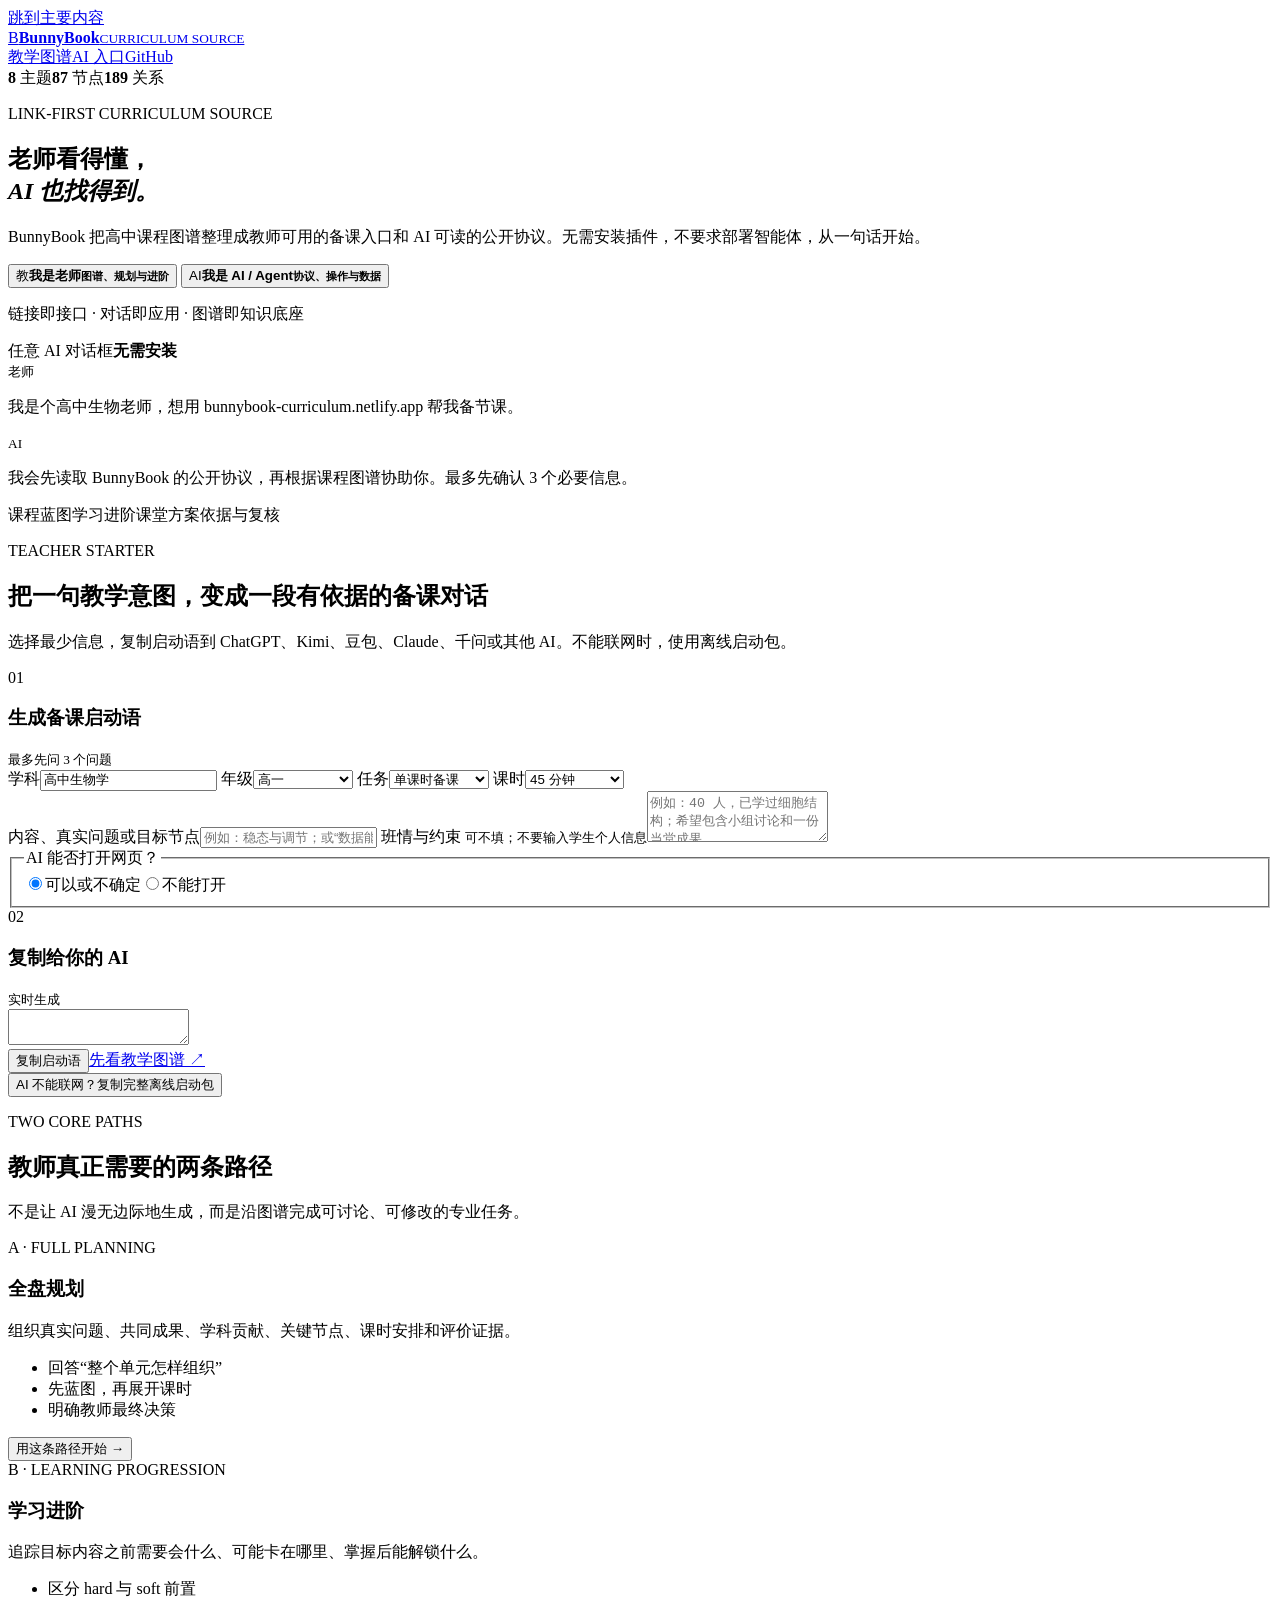
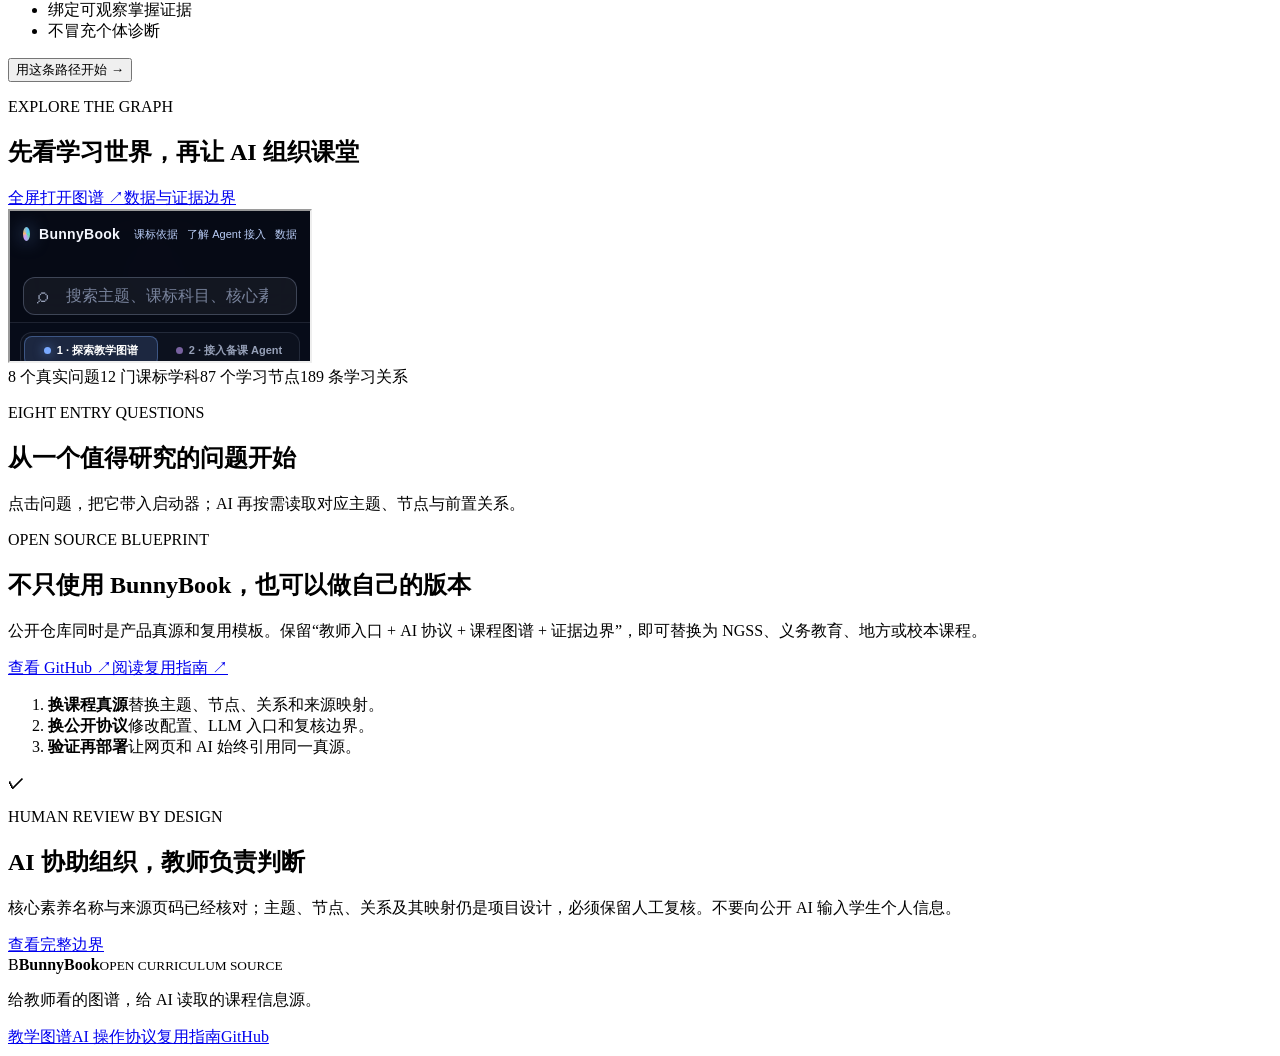
==== index.html @ fca6a079 "Add teacher and AI universal entry homepage" ====
<!doctype html>
<!-- SPDX-License-Identifier: Apache-2.0 -->
<html lang="zh-CN">
<head>
  <meta charset="utf-8">
  <meta name="viewport" content="width=device-width,initial-scale=1">
  <meta name="theme-color" content="#08111f">
  <meta name="description" content="BunnyBook 是同时面向教师和 AI 的开放课程知识服务：把链接发给任意 AI，从课程图谱开始备课。">
  <meta property="og:type" content="website">
  <meta property="og:title" content="BunnyBook · 老师看得懂，AI 也找得到">
  <meta property="og:description" content="无需安装。链接即接口，对话即应用，图谱即知识底座。">
  <link rel="alternate" type="text/plain" href="/llms.txt" title="BunnyBook LLM index">
  <link rel="alternate" type="text/markdown" href="/agent/START-HERE.md" title="BunnyBook Agent protocol">
  <link rel="alternate" type="application/json" href="/api/v1/source-manifest.json" title="BunnyBook source manifest">
  <link rel="alternate" type="application/json" href="/api/v1/learning-map.json" title="BunnyBook learning map">
  <title>BunnyBook · 老师看得懂，AI 也找得到</title>
  <link rel="stylesheet" href="/styles.css">
</head>
<body data-persona="teacher">
<a class="skip-link" href="#main-content">跳到主要内容</a>
<header class="site-header">
  <a class="brand" href="/" aria-label="BunnyBook 首页"><span class="brand-mark" aria-hidden="true">B</span><span><strong>BunnyBook</strong><small>CURRICULUM SOURCE</small></span></a>
  <nav aria-label="主要导航"><a href="/map?role=teacher">教学图谱</a><a href="/llms.txt">AI 入口</a><a href="https://github.com/gitljz0329/bunnybook-curriculum" target="_blank" rel="noreferrer">GitHub</a></nav>
  <div class="header-stats"><span><b data-count="themes">8</b> 主题</span><span><b data-count="topics">87</b> 节点</span><span><b data-count="dependencies">189</b> 关系</span></div>
</header>

<main id="main-content">
<section class="hero">
  <div class="hero-copy">
    <p class="eyebrow">LINK-FIRST CURRICULUM SOURCE</p>
    <h1>老师看得懂，<br><em>AI 也找得到。</em></h1>
    <p class="lead">BunnyBook 把高中课程图谱整理成教师可用的备课入口和 AI 可读的公开协议。无需安装插件，不要求部署智能体，从一句话开始。</p>
    <div class="persona-switch" role="tablist" aria-label="选择使用身份">
      <button id="persona-teacher" class="persona-button active" type="button" role="tab" data-persona="teacher" aria-selected="true" aria-controls="teacher-view"><span>教</span><b>我是老师<small>图谱、规划与进阶</small></b></button>
      <button id="persona-agent" class="persona-button" type="button" role="tab" data-persona="agent" aria-selected="false" aria-controls="agent-view" tabindex="-1"><span>AI</span><b>我是 AI / Agent<small>协议、操作与数据</small></b></button>
    </div>
    <p class="principle">链接即接口 · 对话即应用 · 图谱即知识底座</p>
  </div>
  <aside class="conversation-card" aria-label="使用示例">
    <div class="window-bar"><i></i><i></i><i></i><span>任意 AI 对话框</span><b>无需安装</b></div>
    <div class="bubble user"><small>老师</small><p>我是个高中生物老师，想用 bunnybook-curriculum.netlify.app 帮我备节课。</p></div>
    <div class="bubble ai"><small>AI</small><p>我会先读取 BunnyBook 的公开协议，再根据课程图谱协助你。最多先确认 3 个必要信息。</p></div>
    <div class="outputs"><span>课程蓝图</span><span>学习进阶</span><span>课堂方案</span><span>依据与复核</span></div>
  </aside>
</section>

<section id="teacher-view" class="persona-view" role="tabpanel" aria-labelledby="persona-teacher">
  <div class="section-head"><div><p class="eyebrow">TEACHER STARTER</p><h2>把一句教学意图，变成一段有依据的备课对话</h2></div><p>选择最少信息，复制启动语到 ChatGPT、Kimi、豆包、Claude、千问或其他 AI。不能联网时，使用离线启动包。</p></div>

  <div class="builder-grid">
    <form id="prompt-builder" class="panel">
      <div class="panel-title"><span>01</span><h3>生成备课启动语</h3><small>最多先问 3 个问题</small></div>
      <div class="fields">
        <label>学科<input id="subject" name="subject" value="高中生物学"></label>
        <label>年级<select id="grade" name="grade"><option>高一</option><option>高二</option><option>高三</option><option>高中混合年级</option></select></label>
        <label>任务<select id="mode" name="mode"><option value="lesson_plan">单课时备课</option><option value="full_planning">全盘规划</option><option value="learning_progression">学习进阶</option><option value="review">核对已有教案</option></select></label>
        <label>课时<select id="duration" name="duration"><option>40 分钟</option><option selected>45 分钟</option><option>60 分钟</option><option>90 分钟</option><option>多课时 / 单元</option></select></label>
      </div>
      <label class="wide">内容、真实问题或目标节点<input id="focus" name="focus" placeholder="例如：稳态与调节；或“数据能告诉我们真相吗？”"></label>
      <label class="wide">班情与约束 <small>可不填；不要输入学生个人信息</small><textarea id="context" name="context" rows="3" placeholder="例如：40 人，已学过细胞结构；希望包含小组讨论和一份当堂成果。"></textarea></label>
      <fieldset><legend>AI 能否打开网页？</legend><label><input type="radio" name="access" value="web" checked>可以或不确定</label><label><input type="radio" name="access" value="offline">不能打开</label></fieldset>
    </form>
    <div class="panel prompt-panel">
      <div class="panel-title"><span>02</span><h3>复制给你的 AI</h3><small class="live">实时生成</small></div>
      <textarea id="generated-prompt" readonly aria-label="生成的备课启动语"></textarea>
      <div class="actions"><button id="copy-prompt" class="primary" type="button">复制启动语</button><a class="secondary" href="/mvp/index.html?role=teacher" target="_blank" rel="noreferrer">先看教学图谱 ↗</a></div>
      <button id="copy-offline-package" class="text-button" type="button">AI 不能联网？复制完整离线启动包</button>
      <p id="copy-status" class="status" role="status" aria-live="polite"></p>
    </div>
  </div>

  <div class="section-head compact"><div><p class="eyebrow">TWO CORE PATHS</p><h2>教师真正需要的两条路径</h2></div><p>不是让 AI 漫无边际地生成，而是沿图谱完成可讨论、可修改的专业任务。</p></div>
  <div class="mode-grid">
    <article class="mode-card plan"><span>A · FULL PLANNING</span><h3>全盘规划</h3><p>组织真实问题、共同成果、学科贡献、关键节点、课时安排和评价证据。</p><ul><li>回答“整个单元怎样组织”</li><li>先蓝图，再展开课时</li><li>明确教师最终决策</li></ul><button type="button" data-select-mode="full_planning">用这条路径开始 →</button></article>
    <article class="mode-card path"><span>B · LEARNING PROGRESSION</span><h3>学习进阶</h3><p>追踪目标内容之前需要会什么、可能卡在哪里、掌握后能解锁什么。</p><ul><li>区分 hard 与 soft 前置</li><li>绑定可观察掌握证据</li><li>不冒充个体诊断</li></ul><button type="button" data-select-mode="learning_progression">用这条路径开始 →</button></article>
  </div>

  <div class="section-head compact"><div><p class="eyebrow">EXPLORE THE GRAPH</p><h2>先看学习世界，再让 AI 组织课堂</h2></div><div class="links"><a href="/mvp/index.html?role=teacher" target="_blank" rel="noreferrer">全屏打开图谱 ↗</a><a href="/mvp/data-notice.md" target="_blank" rel="noreferrer">数据与证据边界</a></div></div>
  <div class="map-shell"><iframe src="/mvp/index.html?role=teacher" title="BunnyBook 高中跨学科教学图谱" loading="lazy"></iframe><div><span>8 个真实问题</span><span>12 门课标学科</span><span>87 个学习节点</span><span>189 条学习关系</span></div></div>

  <div class="section-head compact"><div><p class="eyebrow">EIGHT ENTRY QUESTIONS</p><h2>从一个值得研究的问题开始</h2></div><p>点击问题，把它带入启动器；AI 再按需读取对应主题、节点与前置关系。</p></div>
  <div id="question-grid" class="question-grid"></div>

  <div class="reuse-block">
    <div><p class="eyebrow">OPEN SOURCE BLUEPRINT</p><h2>不只使用 BunnyBook，也可以做自己的版本</h2><p>公开仓库同时是产品真源和复用模板。保留“教师入口 + AI 协议 + 课程图谱 + 证据边界”，即可替换为 NGSS、义务教育、地方或校本课程。</p><div class="actions"><a class="primary" href="https://github.com/gitljz0329/bunnybook-curriculum" target="_blank" rel="noreferrer">查看 GitHub ↗</a><a class="secondary" href="/docs/BUILD_YOUR_OWN.md" target="_blank" rel="noreferrer">阅读复用指南 ↗</a></div></div>
    <ol><li><b>换课程真源</b><span>替换主题、节点、关系和来源映射。</span></li><li><b>换公开协议</b><span>修改配置、LLM 入口和复核边界。</span></li><li><b>验证再部署</b><span>让网页和 AI 始终引用同一真源。</span></li></ol>
  </div>
  <div class="trust"><strong>✓</strong><div><p class="eyebrow">HUMAN REVIEW BY DESIGN</p><h2>AI 协助组织，教师负责判断</h2><p>核心素养名称与来源页码已经核对；主题、节点、关系及其映射仍是项目设计，必须保留人工复核。不要向公开 AI 输入学生个人信息。</p></div><a href="/mvp/data-notice.md" target="_blank" rel="noreferrer">查看完整边界</a></div>
</section>

<section id="agent-view" class="persona-view" role="tabpanel" aria-labelledby="persona-agent" hidden>
  <div class="agent-hero">
    <div><p class="eyebrow">UNIVERSAL AI ENTRY</p><h2>先读协议，再按需取数</h2><p>任何能读取公开网页、Markdown 或用户粘贴文本的 AI 都可使用 BunnyBook。MCP、Plugin、Skill 只是高频调用的可选加速层。</p><div class="actions"><button id="copy-agent-bootstrap" class="primary" type="button">复制 AI 启动协议</button><a class="secondary" href="/agent/START-HERE.md" target="_blank" rel="noreferrer">打开 START-HERE.md ↗</a></div><p id="agent-copy-status" class="status" role="status"></p></div>
    <ol class="read-order"><li><span>1</span><b>/llms.txt</b><small>发现站点</small></li><li><span>2</span><b>/agent/START-HERE.md</b><small>理解协议</small></li><li><span>3</span><b>/api/v1/source-manifest.json</b><small>确认语义</small></li><li><span>4</span><b>/api/v1/learning-map.json</b><small>按需读图</small></li></ol>
  </div>

  <div class="section-head compact"><div><p class="eyebrow">CONVERSATION PROTOCOL</p><h2>收到教师链接后的工作路径</h2></div><p>目标不是返回节点堆栈，而是形成可上课、可追溯、可复核的设计。</p></div>
  <ol class="workflow"><li><span>01</span><div><b>识别任务</b><p>单课时、全盘规划、学习进阶或教案核对。</p></div></li><li><span>02</span><div><b>最少追问</b><p>最多先问 3 个真正影响方案的问题。</p></div></li><li><span>03</span><div><b>渐进读取</b><p>先 manifest，再读相关主题和节点。</p></div></li><li><span>04</span><div><b>先给蓝图</b><p>先目标、成果、顺序与证据，再展开流程。</p></div></li><li><span>05</span><div><b>保留边界</b><p>分开课标事实、项目映射和教师决策。</p></div></li></ol>

  <div class="section-head compact"><div><p class="eyebrow">PUBLIC RESOURCES</p><h2>稳定、只读、无需鉴权</h2></div><p>所有机器入口和教师页面使用同一份规范图谱。</p></div>
  <div class="resource-grid">
    <a href="/llms.txt"><small>TEXT</small><b>/llms.txt</b><span>最短发现入口</span></a>
    <a href="/llms-full.txt"><small>TEXT</small><b>/llms-full.txt</b><span>离线复制上下文</span></a>
    <a href="/agent/manifest.json"><small>JSON</small><b>/agent/manifest.json</b><span>对话能力与输出契约</span></a>
    <a href="/api/v1/source-manifest.json"><small>JSON</small><b>/api/v1/source-manifest.json</b><span>版本、资源与语义</span></a>
    <a href="/api/v1/learning-map.json"><small>JSON</small><b>/api/v1/learning-map.json</b><span>完整课程图谱</span></a>
    <a href="/api/v1/graph-manifest.json"><small>JSON</small><b>/api/v1/graph-manifest.json</b><span>详细图谱清单</span></a>
  </div>
  <div class="semantics"><article><code>themes</code><h3>主题不是标签</h3><p>真实问题、多学科贡献和共同成果。</p></article><article><code>topics</code><h3>节点可教、可观察</h3><p>引用时保留稳定 ID 和掌握证据。</p></article><article><code>prerequisite_id → topic_id</code><h3>关系有方向</h3><p>hard / soft 都是项目建模，不是课标规定。</p></article><article><code>review_status</code><h3>证据边界显式</h3><p>待审内容不得写成专家共识。</p></article></div>
  <div class="fallback"><div><p class="eyebrow">FALLBACK</p><h2>无法访问网页时，不要假装读过</h2><p>请教师复制 <code>/llms-full.txt</code> 或相关主题包；在获得数据前不得编造 ID、关系或来源。</p></div><button id="copy-fallback" class="secondary" type="button">复制离线请求话术</button></div>
</section>
</main>

<footer><div class="brand"><span class="brand-mark">B</span><span><strong>BunnyBook</strong><small>OPEN CURRICULUM SOURCE</small></span></div><p>给教师看的图谱，给 AI 读取的课程信息源。</p><nav><a href="/map?role=teacher">教学图谱</a><a href="/agent/START-HERE.md">AI 操作协议</a><a href="/docs/BUILD_YOUR_OWN.md">复用指南</a><a href="https://github.com/gitljz0329/bunnybook-curriculum">GitHub</a></nav></footer>
<script src="/site-config.js"></script>
<script src="/app.js"></script>
</body>
</html>
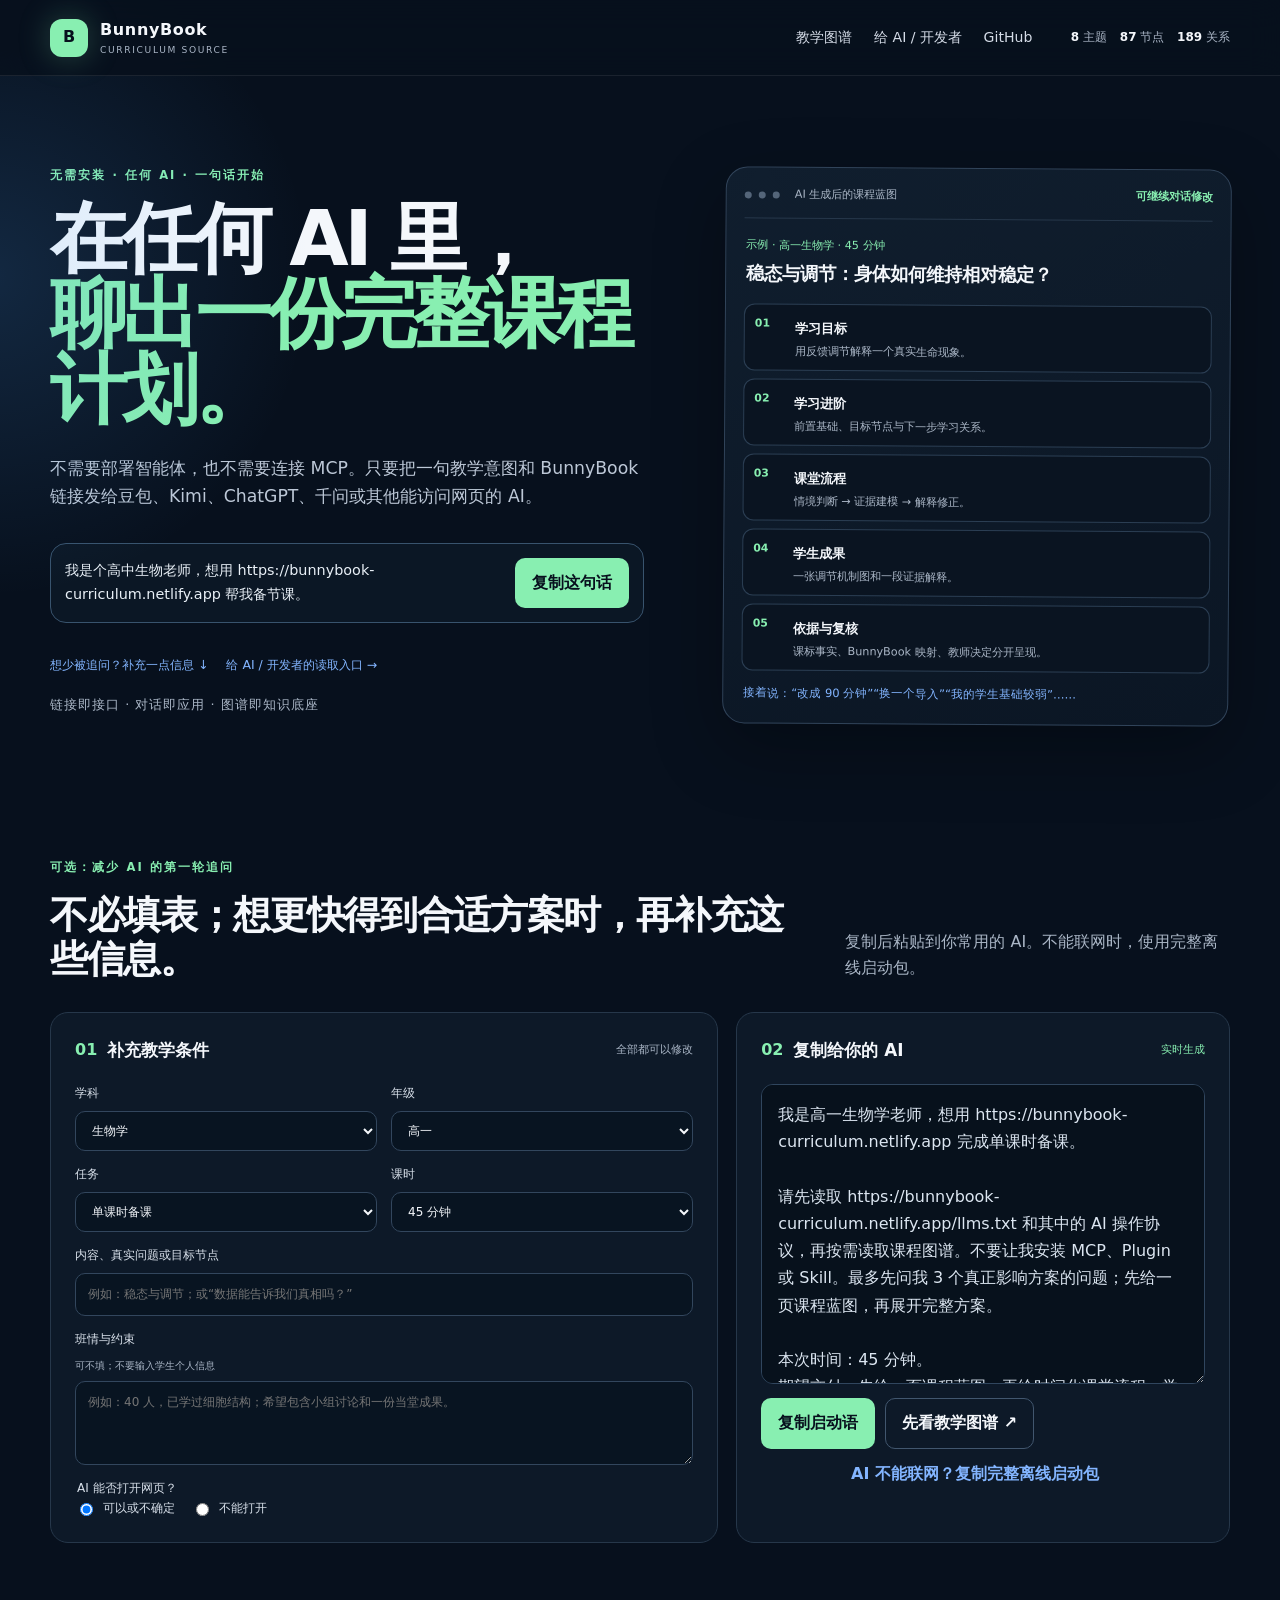
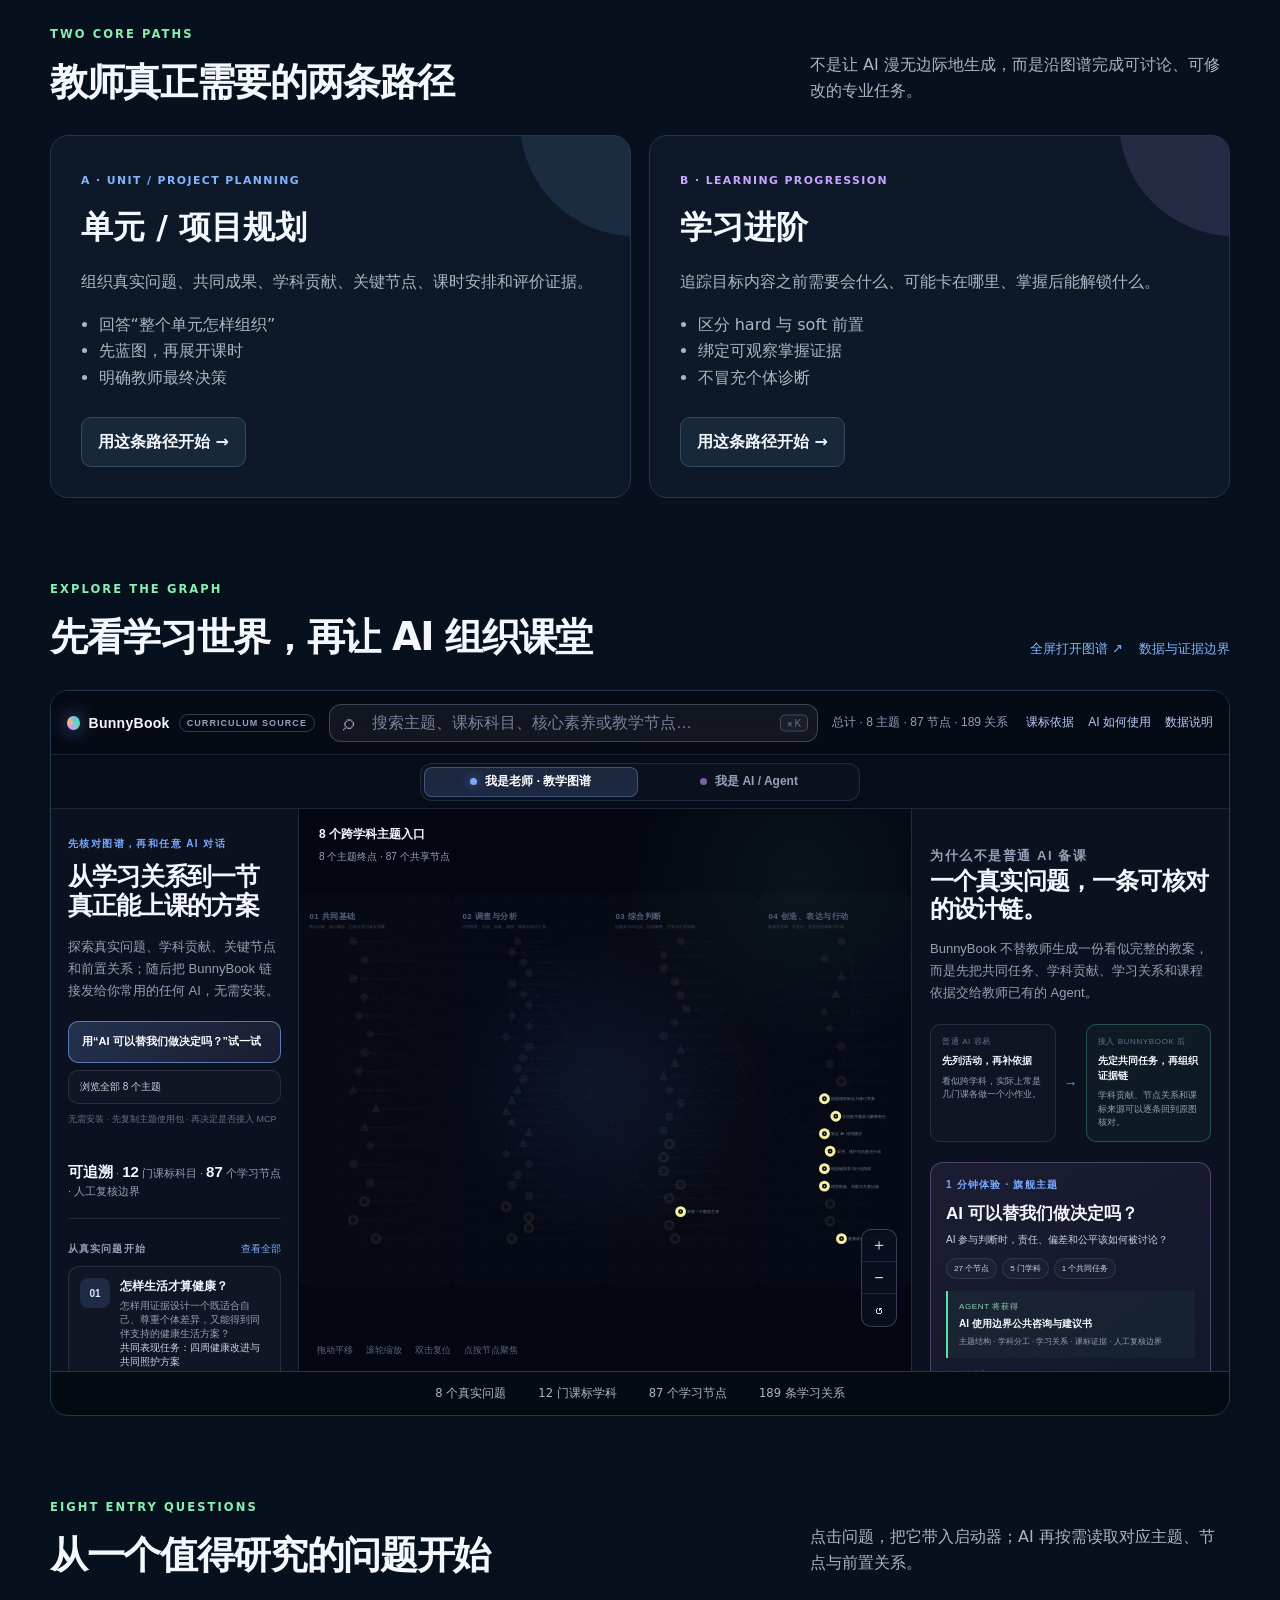
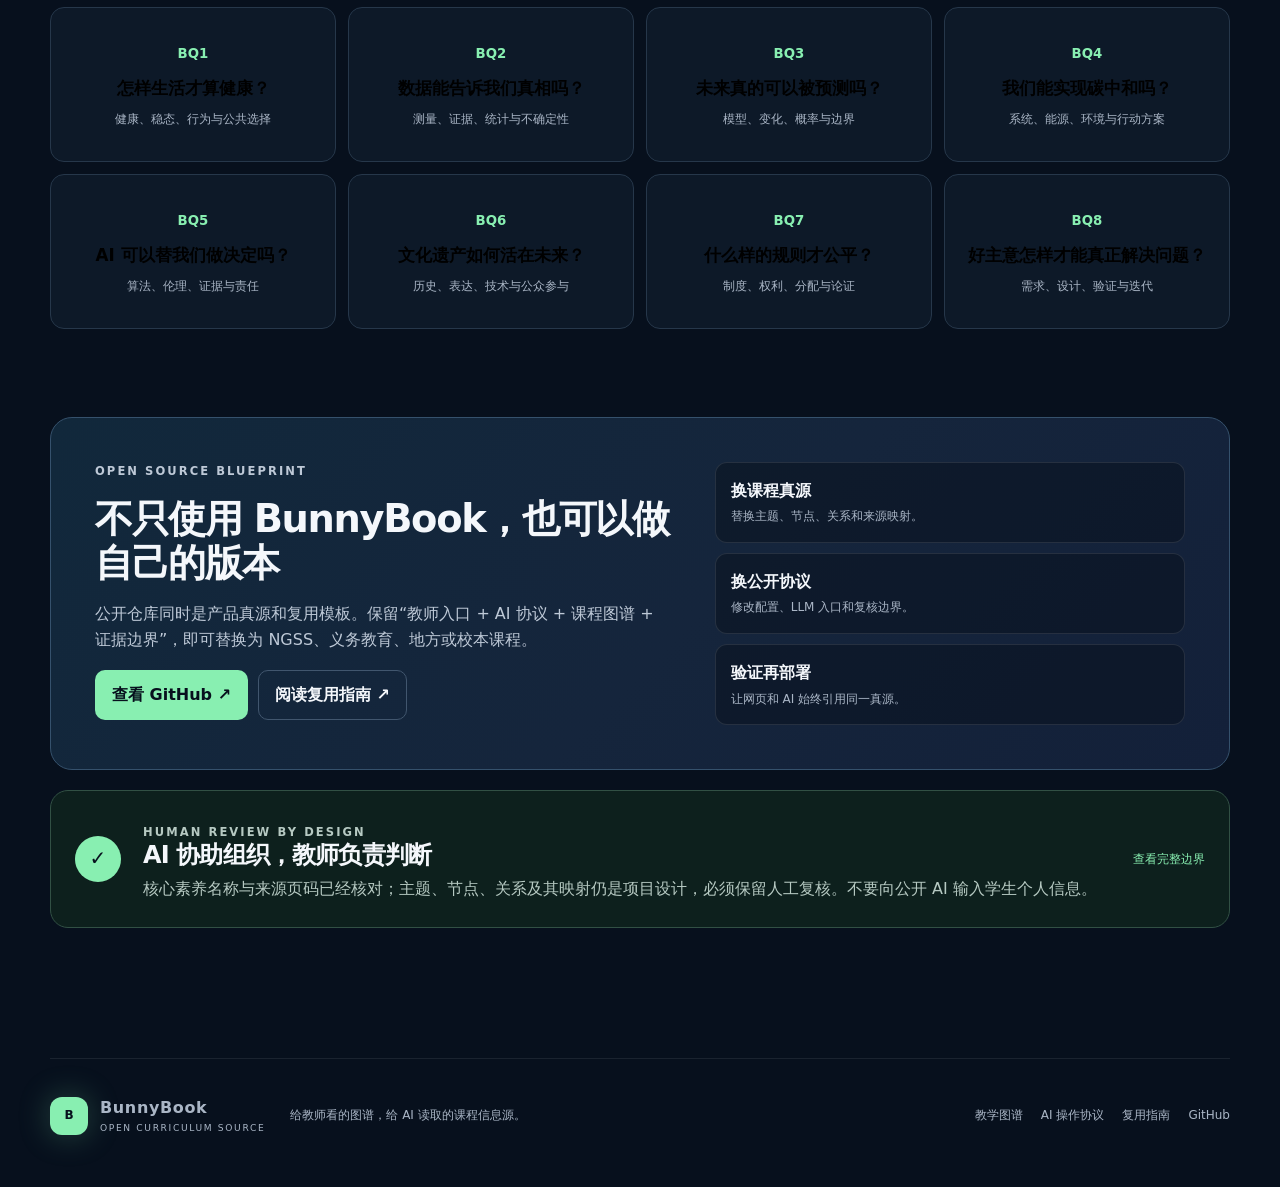
==== commit f1024aad: "Make BunnyBook link-first for any AI" ====
--- a/index.html
+++ b/index.html
@@ -5,55 +5,69 @@
   <meta charset="utf-8">
   <meta name="viewport" content="width=device-width,initial-scale=1">
   <meta name="theme-color" content="#08111f">
-  <meta name="description" content="BunnyBook 是同时面向教师和 AI 的开放课程知识服务：把链接发给任意 AI，从课程图谱开始备课。">
+  <meta name="description" content="把一句教学意图和 BunnyBook 链接发给任何 AI，得到有课程依据、可继续对话修改的课程计划。无需安装、无需部署智能体。">
+  <link rel="canonical" href="https://bunnybook-curriculum.netlify.app/">
+  <link rel="icon" href="/favicon.svg" type="image/svg+xml">
   <meta property="og:type" content="website">
-  <meta property="og:title" content="BunnyBook · 老师看得懂，AI 也找得到">
-  <meta property="og:description" content="无需安装。链接即接口，对话即应用，图谱即知识底座。">
+  <meta property="og:title" content="BunnyBook · 一句话开始，在任何 AI 里完成备课">
+  <meta property="og:description" content="把教学意图和 BunnyBook 链接发给你常用的 AI，获得一份有依据、可修改、需教师复核的课程计划。">
+  <meta property="og:url" content="https://bunnybook-curriculum.netlify.app/">
+  <meta property="og:image" content="https://bunnybook-curriculum.netlify.app/mvp/assets/bunnybook-social-card.png">
+  <meta name="twitter:card" content="summary_large_image">
   <link rel="alternate" type="text/plain" href="/llms.txt" title="BunnyBook LLM index">
   <link rel="alternate" type="text/markdown" href="/agent/START-HERE.md" title="BunnyBook Agent protocol">
   <link rel="alternate" type="application/json" href="/api/v1/source-manifest.json" title="BunnyBook source manifest">
   <link rel="alternate" type="application/json" href="/api/v1/learning-map.json" title="BunnyBook learning map">
-  <title>BunnyBook · 老师看得懂，AI 也找得到</title>
+  <title>BunnyBook · 一句话开始，在任何 AI 里完成备课</title>
   <link rel="stylesheet" href="/styles.css">
 </head>
 <body data-persona="teacher">
 <a class="skip-link" href="#main-content">跳到主要内容</a>
 <header class="site-header">
   <a class="brand" href="/" aria-label="BunnyBook 首页"><span class="brand-mark" aria-hidden="true">B</span><span><strong>BunnyBook</strong><small>CURRICULUM SOURCE</small></span></a>
-  <nav aria-label="主要导航"><a href="/map?role=teacher">教学图谱</a><a href="/llms.txt">AI 入口</a><a href="https://github.com/gitljz0329/bunnybook-curriculum" target="_blank" rel="noreferrer">GitHub</a></nav>
+  <nav aria-label="主要导航"><a href="/map?role=teacher">教学图谱</a><a href="/?role=agent">给 AI / 开发者</a><a href="https://github.com/gitljz0329/bunnybook-curriculum" target="_blank" rel="noreferrer">GitHub</a></nav>
   <div class="header-stats"><span><b data-count="themes">8</b> 主题</span><span><b data-count="topics">87</b> 节点</span><span><b data-count="dependencies">189</b> 关系</span></div>
+  <a class="header-start" href="/?role=teacher#teacher-view">开始备课</a>
 </header>
 
 <main id="main-content">
 <section class="hero">
   <div class="hero-copy">
-    <p class="eyebrow">LINK-FIRST CURRICULUM SOURCE</p>
-    <h1>老师看得懂，<br><em>AI 也找得到。</em></h1>
-    <p class="lead">BunnyBook 把高中课程图谱整理成教师可用的备课入口和 AI 可读的公开协议。无需安装插件，不要求部署智能体，从一句话开始。</p>
-    <div class="persona-switch" role="tablist" aria-label="选择使用身份">
-      <button id="persona-teacher" class="persona-button active" type="button" role="tab" data-persona="teacher" aria-selected="true" aria-controls="teacher-view"><span>教</span><b>我是老师<small>图谱、规划与进阶</small></b></button>
-      <button id="persona-agent" class="persona-button" type="button" role="tab" data-persona="agent" aria-selected="false" aria-controls="agent-view" tabindex="-1"><span>AI</span><b>我是 AI / Agent<small>协议、操作与数据</small></b></button>
+    <p class="eyebrow">无需安装 · 任何 AI · 一句话开始</p>
+    <h1>在任何 AI 里，<br><em>聊出一份完整课程计划。</em></h1>
+    <p class="lead">不需要部署智能体，也不需要连接 MCP。只要把一句教学意图和 BunnyBook 链接发给豆包、Kimi、ChatGPT、千问或其他能访问网页的 AI。</p>
+    <div class="starter-sentence" aria-label="最短备课启动语">
+      <p id="minimal-prompt">我是个高中生物老师，想用 https://bunnybook-curriculum.netlify.app 帮我备节课。</p>
+      <button id="copy-minimal-prompt" class="primary" type="button">复制这句话</button>
     </div>
+    <p id="minimal-copy-status" class="status" role="status" aria-live="polite"></p>
+    <div class="hero-links"><a href="#teacher-view">想少被追问？补充一点信息 ↓</a><a href="/?role=agent">给 AI / 开发者的读取入口 →</a></div>
     <p class="principle">链接即接口 · 对话即应用 · 图谱即知识底座</p>
   </div>
-  <aside class="conversation-card" aria-label="使用示例">
-    <div class="window-bar"><i></i><i></i><i></i><span>任意 AI 对话框</span><b>无需安装</b></div>
-    <div class="bubble user"><small>老师</small><p>我是个高中生物老师，想用 bunnybook-curriculum.netlify.app 帮我备节课。</p></div>
-    <div class="bubble ai"><small>AI</small><p>我会先读取 BunnyBook 的公开协议，再根据课程图谱协助你。最多先确认 3 个必要信息。</p></div>
-    <div class="outputs"><span>课程蓝图</span><span>学习进阶</span><span>课堂方案</span><span>依据与复核</span></div>
+  <aside class="conversation-card result-preview" aria-label="课程计划结果预览">
+    <div class="window-bar"><i></i><i></i><i></i><span>AI 生成后的课程蓝图</span><b>可继续对话修改</b></div>
+    <div class="result-context"><small>示例 · 高一生物学 · 45 分钟</small><strong>稳态与调节：身体如何维持相对稳定？</strong></div>
+    <ol class="blueprint-preview">
+      <li><span>01</span><div><b>学习目标</b><p>用反馈调节解释一个真实生命现象。</p></div></li>
+      <li><span>02</span><div><b>学习进阶</b><p>前置基础、目标节点与下一步学习关系。</p></div></li>
+      <li><span>03</span><div><b>课堂流程</b><p>情境判断 → 证据建模 → 解释修正。</p></div></li>
+      <li><span>04</span><div><b>学生成果</b><p>一张调节机制图和一段证据解释。</p></div></li>
+      <li><span>05</span><div><b>依据与复核</b><p>课标事实、BunnyBook 映射、教师决定分开呈现。</p></div></li>
+    </ol>
+    <p class="continue-example">接着说：“改成 90 分钟”“换一个导入”“我的学生基础较弱”……</p>
   </aside>
 </section>
 
-<section id="teacher-view" class="persona-view" role="tabpanel" aria-labelledby="persona-teacher">
-  <div class="section-head"><div><p class="eyebrow">TEACHER STARTER</p><h2>把一句教学意图，变成一段有依据的备课对话</h2></div><p>选择最少信息，复制启动语到 ChatGPT、Kimi、豆包、Claude、千问或其他 AI。不能联网时，使用离线启动包。</p></div>
+<section id="teacher-view" class="persona-view" aria-label="教师备课入口">
+  <div class="section-head"><div><p class="eyebrow">可选：减少 AI 的第一轮追问</p><h2>不必填表；想更快得到合适方案时，再补充这些信息。</h2></div><p>复制后粘贴到你常用的 AI。不能联网时，使用完整离线启动包。</p></div>
 
   <div class="builder-grid">
     <form id="prompt-builder" class="panel">
-      <div class="panel-title"><span>01</span><h3>生成备课启动语</h3><small>最多先问 3 个问题</small></div>
+      <div class="panel-title"><span>01</span><h3>补充教学条件</h3><small>全部都可以修改</small></div>
       <div class="fields">
-        <label>学科<input id="subject" name="subject" value="高中生物学"></label>
+        <label>学科<select id="subject" name="subject"><option>语文</option><option>数学</option><option>英语</option><option>思想政治</option><option>历史</option><option>地理</option><option>物理</option><option>化学</option><option selected>生物学</option><option>信息技术</option><option>艺术</option><option>体育与健康</option></select></label>
         <label>年级<select id="grade" name="grade"><option>高一</option><option>高二</option><option>高三</option><option>高中混合年级</option></select></label>
-        <label>任务<select id="mode" name="mode"><option value="lesson_plan">单课时备课</option><option value="full_planning">全盘规划</option><option value="learning_progression">学习进阶</option><option value="review">核对已有教案</option></select></label>
+        <label>任务<select id="mode" name="mode"><option value="lesson_plan">单课时备课</option><option value="full_planning">单元 / 项目规划</option><option value="learning_progression">学习进阶</option><option value="review">核对已有教案</option></select></label>
         <label>课时<select id="duration" name="duration"><option>40 分钟</option><option selected>45 分钟</option><option>60 分钟</option><option>90 分钟</option><option>多课时 / 单元</option></select></label>
       </div>
       <label class="wide">内容、真实问题或目标节点<input id="focus" name="focus" placeholder="例如：稳态与调节；或“数据能告诉我们真相吗？”"></label>
@@ -71,7 +85,7 @@
 
   <div class="section-head compact"><div><p class="eyebrow">TWO CORE PATHS</p><h2>教师真正需要的两条路径</h2></div><p>不是让 AI 漫无边际地生成，而是沿图谱完成可讨论、可修改的专业任务。</p></div>
   <div class="mode-grid">
-    <article class="mode-card plan"><span>A · FULL PLANNING</span><h3>全盘规划</h3><p>组织真实问题、共同成果、学科贡献、关键节点、课时安排和评价证据。</p><ul><li>回答“整个单元怎样组织”</li><li>先蓝图，再展开课时</li><li>明确教师最终决策</li></ul><button type="button" data-select-mode="full_planning">用这条路径开始 →</button></article>
+    <article class="mode-card plan"><span>A · UNIT / PROJECT PLANNING</span><h3>单元 / 项目规划</h3><p>组织真实问题、共同成果、学科贡献、关键节点、课时安排和评价证据。</p><ul><li>回答“整个单元怎样组织”</li><li>先蓝图，再展开课时</li><li>明确教师最终决策</li></ul><button type="button" data-select-mode="full_planning">用这条路径开始 →</button></article>
     <article class="mode-card path"><span>B · LEARNING PROGRESSION</span><h3>学习进阶</h3><p>追踪目标内容之前需要会什么、可能卡在哪里、掌握后能解锁什么。</p><ul><li>区分 hard 与 soft 前置</li><li>绑定可观察掌握证据</li><li>不冒充个体诊断</li></ul><button type="button" data-select-mode="learning_progression">用这条路径开始 →</button></article>
   </div>
 
@@ -88,14 +102,14 @@
   <div class="trust"><strong>✓</strong><div><p class="eyebrow">HUMAN REVIEW BY DESIGN</p><h2>AI 协助组织，教师负责判断</h2><p>核心素养名称与来源页码已经核对；主题、节点、关系及其映射仍是项目设计，必须保留人工复核。不要向公开 AI 输入学生个人信息。</p></div><a href="/mvp/data-notice.md" target="_blank" rel="noreferrer">查看完整边界</a></div>
 </section>
 
-<section id="agent-view" class="persona-view" role="tabpanel" aria-labelledby="persona-agent" hidden>
+<section id="agent-view" class="persona-view" aria-label="AI 与开发者读取入口" hidden>
   <div class="agent-hero">
     <div><p class="eyebrow">UNIVERSAL AI ENTRY</p><h2>先读协议，再按需取数</h2><p>任何能读取公开网页、Markdown 或用户粘贴文本的 AI 都可使用 BunnyBook。MCP、Plugin、Skill 只是高频调用的可选加速层。</p><div class="actions"><button id="copy-agent-bootstrap" class="primary" type="button">复制 AI 启动协议</button><a class="secondary" href="/agent/START-HERE.md" target="_blank" rel="noreferrer">打开 START-HERE.md ↗</a></div><p id="agent-copy-status" class="status" role="status"></p></div>
-    <ol class="read-order"><li><span>1</span><b>/llms.txt</b><small>发现站点</small></li><li><span>2</span><b>/agent/START-HERE.md</b><small>理解协议</small></li><li><span>3</span><b>/api/v1/source-manifest.json</b><small>确认语义</small></li><li><span>4</span><b>/api/v1/learning-map.json</b><small>按需读图</small></li></ol>
+    <ol class="read-order"><li><span>1</span><b>/llms.txt</b><small>发现站点</small></li><li><span>2</span><b>/agent/START-HERE.md</b><small>理解协议</small></li><li><span>3</span><b>/api/v1/search-index.json</b><small>定位主题与节点</small></li><li><span>4</span><b>/api/v1/themes/BQ*.json</b><small>读取所需主题</small></li><li><span>5</span><b>/api/v1/learning-map.json</b><small>必要时读完整图</small></li></ol>
   </div>
 
   <div class="section-head compact"><div><p class="eyebrow">CONVERSATION PROTOCOL</p><h2>收到教师链接后的工作路径</h2></div><p>目标不是返回节点堆栈，而是形成可上课、可追溯、可复核的设计。</p></div>
-  <ol class="workflow"><li><span>01</span><div><b>识别任务</b><p>单课时、全盘规划、学习进阶或教案核对。</p></div></li><li><span>02</span><div><b>最少追问</b><p>最多先问 3 个真正影响方案的问题。</p></div></li><li><span>03</span><div><b>渐进读取</b><p>先 manifest，再读相关主题和节点。</p></div></li><li><span>04</span><div><b>先给蓝图</b><p>先目标、成果、顺序与证据，再展开流程。</p></div></li><li><span>05</span><div><b>保留边界</b><p>分开课标事实、项目映射和教师决策。</p></div></li></ol>
+  <ol class="workflow"><li><span>01</span><div><b>识别任务</b><p>单课时、单元规划、学习进阶或教案核对。</p></div></li><li><span>02</span><div><b>最少追问</b><p>最多先问 3 个真正影响方案的问题。</p></div></li><li><span>03</span><div><b>渐进读取</b><p>先搜索索引，再读一个相关主题包。</p></div></li><li><span>04</span><div><b>先给蓝图</b><p>先目标、成果、顺序与证据，再展开流程。</p></div></li><li><span>05</span><div><b>保留边界</b><p>分开课标事实、项目映射和教师决策。</p></div></li></ol>
 
   <div class="section-head compact"><div><p class="eyebrow">PUBLIC RESOURCES</p><h2>稳定、只读、无需鉴权</h2></div><p>所有机器入口和教师页面使用同一份规范图谱。</p></div>
   <div class="resource-grid">
@@ -103,6 +117,8 @@
     <a href="/llms-full.txt"><small>TEXT</small><b>/llms-full.txt</b><span>离线复制上下文</span></a>
     <a href="/agent/manifest.json"><small>JSON</small><b>/agent/manifest.json</b><span>对话能力与输出契约</span></a>
     <a href="/api/v1/source-manifest.json"><small>JSON</small><b>/api/v1/source-manifest.json</b><span>版本、资源与语义</span></a>
+    <a href="/api/v1/search-index.json"><small>JSON</small><b>/api/v1/search-index.json</b><span>轻量主题与节点检索</span></a>
+    <a href="/api/v1/theme-index.json"><small>JSON</small><b>/api/v1/theme-index.json</b><span>8 个主题包入口</span></a>
     <a href="/api/v1/learning-map.json"><small>JSON</small><b>/api/v1/learning-map.json</b><span>完整课程图谱</span></a>
     <a href="/api/v1/graph-manifest.json"><small>JSON</small><b>/api/v1/graph-manifest.json</b><span>详细图谱清单</span></a>
   </div>
--- a/styles.css
+++ b/styles.css
@@ -0,0 +1,18 @@
+/* SPDX-License-Identifier: Apache-2.0 */
+:root{--bg:#07101d;--panel:#0d1928;--panel2:#101f31;--line:#26374a;--text:#f4f7fb;--muted:#aab6c6;--green:#88efb1;--blue:#83b5ff;--violet:#c7a5ff;--ink:#07101d;--max:1180px;--shadow:0 24px 70px rgba(0,0,0,.3)}
+*{box-sizing:border-box}html{scroll-behavior:smooth}body{margin:0;background:var(--bg);color:var(--text);font-family:Inter,"PingFang SC","Microsoft YaHei",system-ui,sans-serif;line-height:1.65}a{color:inherit;text-decoration:none}button,input,select,textarea{font:inherit}button,a{touch-action:manipulation}.skip-link{position:fixed;left:1rem;top:-5rem;z-index:99;background:var(--green);color:var(--ink);padding:.6rem 1rem;border-radius:.5rem}.skip-link:focus{top:1rem}
+.site-header{height:76px;display:flex;align-items:center;gap:2.4rem;padding:0 max(24px,calc((100vw - var(--max))/2));border-bottom:1px solid rgba(255,255,255,.08);position:sticky;top:0;z-index:20;background:rgba(7,16,29,.88);backdrop-filter:blur(16px)}.brand{display:flex;align-items:center;gap:.75rem;margin-right:auto}.brand-mark{width:38px;height:38px;border-radius:12px;display:grid;place-items:center;background:var(--green);color:var(--ink);font-weight:900;box-shadow:0 0 32px rgba(136,239,177,.25)}.brand strong{display:block;font-size:1rem;letter-spacing:.04em}.brand small{display:block;color:var(--muted);font-size:.57rem;letter-spacing:.18em}.site-header nav,.header-stats{display:flex;align-items:center;gap:1.35rem}.site-header nav a{font-size:.88rem;color:#d4dce7}.site-header nav a:hover{color:var(--green)}.header-stats{font-size:.75rem;color:var(--muted);gap:.8rem}.header-stats b{color:var(--text)}
+main>section,.hero{width:min(var(--max),calc(100% - 48px));margin-inline:auto}.hero{min-height:620px;display:grid;grid-template-columns:1.08fr .92fr;gap:5rem;align-items:center;position:relative;padding:90px 0}.hero:before{content:"";position:absolute;width:720px;height:720px;left:-420px;top:-160px;border-radius:50%;background:radial-gradient(circle,rgba(80,167,255,.16),transparent 63%);pointer-events:none}.eyebrow{margin:0 0 1rem;color:var(--green);font-size:.72rem;font-weight:800;letter-spacing:.18em}.hero h1{font-size:clamp(3.3rem,6vw,5.6rem);line-height:.98;letter-spacing:-.06em;margin:0}.hero h1 em{font-style:normal;color:var(--green)}.lead{max-width:650px;color:#bdc8d7;font-size:1.08rem;margin:1.7rem 0 2rem}.principle{font-size:.8rem;color:var(--muted);letter-spacing:.08em;margin-top:1.2rem}.persona-switch{display:grid;grid-template-columns:1fr 1fr;gap:10px;max-width:610px}.persona-button{border:1px solid var(--line);background:#0c1725;color:var(--text);border-radius:14px;padding:14px;display:flex;align-items:center;text-align:left;gap:12px;cursor:pointer}.persona-button>span{width:36px;height:36px;border-radius:10px;display:grid;place-items:center;background:#16283c;color:var(--blue);font-weight:900}.persona-button b{font-size:.9rem}.persona-button small{display:block;color:var(--muted);font-size:.68rem;font-weight:500;margin-top:2px}.persona-button.active{border-color:var(--green);background:linear-gradient(135deg,rgba(136,239,177,.14),rgba(14,29,45,.9));box-shadow:0 0 0 1px rgba(136,239,177,.1)}.persona-button.active>span{background:var(--green);color:var(--ink)}
+.conversation-card{background:linear-gradient(160deg,#101e2e,#0b1624);border:1px solid #31445a;border-radius:22px;padding:18px;box-shadow:var(--shadow);transform:rotate(1deg)}.window-bar{display:flex;gap:7px;align-items:center;color:var(--muted);font-size:.7rem;border-bottom:1px solid var(--line);padding-bottom:14px}.window-bar i{width:7px;height:7px;border-radius:50%;background:#546579}.window-bar span{margin-left:8px}.window-bar b{margin-left:auto;color:var(--green);font-weight:700}.bubble{padding:13px 14px;margin:16px 0;border-radius:14px;max-width:90%}.bubble small{font-weight:800;color:var(--muted)}.bubble p{margin:.3rem 0 0;font-size:.86rem}.bubble.user{margin-left:auto;background:#1b3953}.bubble.ai{background:#18273a;border:1px solid #2e4259}.outputs{display:grid;grid-template-columns:1fr 1fr;gap:8px}.outputs span{background:#0a1320;border:1px solid #2b3c50;padding:8px 10px;border-radius:8px;font-size:.7rem;color:#cbd5e1}
+.persona-view{padding:40px 0 100px}.section-head{display:flex;justify-content:space-between;align-items:end;gap:3rem;margin:0 0 30px}.section-head>div:first-child{max-width:760px}.section-head h2,.agent-hero h2,.reuse-block h2,.trust h2,.fallback h2{margin:0;font-size:clamp(1.8rem,3vw,2.8rem);line-height:1.15;letter-spacing:-.035em}.section-head>p{max-width:420px;color:var(--muted);margin:0}.section-head.compact{margin-top:82px}.builder-grid{display:grid;grid-template-columns:1.15fr .85fr;gap:18px}.panel{background:var(--panel);border:1px solid var(--line);border-radius:18px;padding:24px}.panel-title{display:flex;align-items:center;gap:10px;margin-bottom:20px}.panel-title>span{color:var(--green);font-weight:900}.panel-title h3{margin:0;font-size:1.05rem}.panel-title small{margin-left:auto;color:var(--muted);font-size:.68rem}.panel-title .live{color:var(--green)}.fields{display:grid;grid-template-columns:1fr 1fr;gap:14px}.panel label,.panel legend{display:grid;gap:7px;font-size:.75rem;color:#d8e0ea}.panel input,.panel select,.panel textarea{width:100%;border:1px solid #32465d;background:#081421;color:var(--text);border-radius:10px;padding:11px 12px;outline:none}.panel input:focus,.panel select:focus,.panel textarea:focus{border-color:var(--green);box-shadow:0 0 0 3px rgba(136,239,177,.1)}.wide{margin-top:14px}.wide small{color:var(--muted);font-size:.65rem}.panel fieldset{margin:14px 0 0;border:0;padding:0;display:flex;gap:16px}.panel fieldset label{display:flex;align-items:center;gap:7px}.panel fieldset input{width:auto}.prompt-panel{display:flex;flex-direction:column}.prompt-panel textarea{min-height:300px;resize:vertical;background:#07111c;border:1px solid #30465e;border-radius:12px;padding:16px;color:#dce6f1;line-height:1.7}.actions{display:flex;flex-wrap:wrap;gap:10px;margin-top:14px}.primary,.secondary,.mode-card button,.text-button{border-radius:10px;padding:11px 16px;border:1px solid transparent;font-weight:800;cursor:pointer;display:inline-flex;align-items:center;justify-content:center}.primary{background:var(--green);color:var(--ink)}.primary:hover{filter:brightness(1.06);transform:translateY(-1px)}.secondary{background:transparent;border-color:#41566e;color:var(--text)}.secondary:hover{border-color:var(--green)}.text-button{background:transparent;color:var(--blue);padding-left:0}.status{min-height:1.2em;color:var(--green);font-size:.75rem;margin:.3rem 0 0}
+.mode-grid{display:grid;grid-template-columns:1fr 1fr;gap:18px}.mode-card{border-radius:18px;padding:30px;background:var(--panel);border:1px solid var(--line);position:relative;overflow:hidden}.mode-card:after{content:"";position:absolute;width:230px;height:230px;border-radius:50%;right:-120px;top:-130px;background:rgba(131,181,255,.12)}.mode-card.path:after{background:rgba(199,165,255,.13)}.mode-card>span{font-size:.68rem;letter-spacing:.13em;color:var(--blue);font-weight:800}.mode-card.path>span{color:var(--violet)}.mode-card h3{font-size:2rem;margin:.55rem 0}.mode-card p,.mode-card li{color:var(--muted)}.mode-card ul{padding-left:1.1rem}.mode-card button{margin-top:10px;background:#17283b;border-color:#334b64;color:var(--text)}.mode-card button:hover{border-color:var(--green)}.links{display:flex;gap:16px;flex-wrap:wrap}.links a{color:var(--blue);font-size:.82rem}.map-shell{border:1px solid var(--line);background:#050b13;border-radius:18px;overflow:hidden}.map-shell iframe{border:0;width:100%;height:680px;display:block}.map-shell>div{display:flex;justify-content:center;gap:2rem;flex-wrap:wrap;border-top:1px solid var(--line);padding:12px;color:var(--muted);font-size:.72rem}.question-grid{display:grid;grid-template-columns:repeat(4,1fr);gap:12px}.question-card{background:var(--panel);border:1px solid var(--line);border-radius:14px;padding:18px;cursor:pointer;min-height:155px;transition:.2s}.question-card:hover{transform:translateY(-3px);border-color:var(--green)}.question-card small{color:var(--green);font-weight:900}.question-card h3{font-size:1.05rem;line-height:1.35;margin:.65rem 0}.question-card p{font-size:.72rem;color:var(--muted);margin:0}.reuse-block{margin-top:88px;padding:44px;background:linear-gradient(135deg,#11283b,#15253c 55%,#132039);border:1px solid #35516c;border-radius:22px;display:grid;grid-template-columns:1.1fr .9fr;gap:45px}.reuse-block p{color:#bec9d7}.reuse-block ol{list-style:none;margin:0;padding:0;display:grid;gap:10px}.reuse-block li{background:rgba(5,13,22,.42);border:1px solid rgba(255,255,255,.1);padding:15px;border-radius:12px}.reuse-block li b,.reuse-block li span{display:block}.reuse-block li span{color:var(--muted);font-size:.75rem;margin-top:3px}.trust{margin-top:20px;border:1px solid #315044;background:#0d201d;border-radius:18px;padding:24px;display:grid;grid-template-columns:auto 1fr auto;gap:22px;align-items:center}.trust>strong{width:46px;height:46px;border-radius:50%;display:grid;place-items:center;background:var(--green);color:var(--ink);font-size:1.25rem}.trust h2{font-size:1.5rem}.trust p{color:#b6c9c2;margin:.45rem 0 0}.trust>a{color:var(--green);font-size:.78rem}
+.agent-hero{display:grid;grid-template-columns:1fr 1fr;gap:50px;align-items:center;background:linear-gradient(145deg,#111c2e,#141b2b);border:1px solid #3c3958;border-radius:22px;padding:44px}.agent-hero p{color:var(--muted)}.read-order{list-style:none;margin:0;padding:0;display:grid;gap:9px}.read-order li{display:grid;grid-template-columns:32px 1fr auto;align-items:center;gap:12px;background:#0a1320;border:1px solid #313d55;border-radius:11px;padding:13px}.read-order li>span{width:28px;height:28px;display:grid;place-items:center;border-radius:8px;background:rgba(199,165,255,.15);color:var(--violet);font-weight:900}.read-order b{font-family:ui-monospace,monospace;font-size:.78rem}.read-order small{color:var(--muted)}.workflow{list-style:none;padding:0;margin:0;display:grid;grid-template-columns:repeat(5,1fr);gap:10px}.workflow li{background:var(--panel);border:1px solid var(--line);border-radius:14px;padding:18px}.workflow li>span{color:var(--violet);font-weight:900}.workflow b{display:block;margin:.7rem 0 .25rem}.workflow p{font-size:.72rem;color:var(--muted);margin:0}.resource-grid{display:grid;grid-template-columns:repeat(3,1fr);gap:12px}.resource-grid a{border:1px solid var(--line);background:var(--panel);border-radius:14px;padding:18px;display:grid;gap:5px}.resource-grid a:hover{border-color:var(--violet)}.resource-grid small{color:var(--violet);font-weight:900}.resource-grid b{font-family:ui-monospace,monospace;font-size:.84rem}.resource-grid span{font-size:.72rem;color:var(--muted)}.semantics{display:grid;grid-template-columns:repeat(4,1fr);gap:12px;margin-top:18px}.semantics article{border:1px solid var(--line);background:#0a1523;border-radius:14px;padding:18px}.semantics code{color:var(--green);font-size:.7rem}.semantics h3{font-size:.95rem;margin:.7rem 0 .35rem}.semantics p{font-size:.72rem;color:var(--muted);margin:0}.fallback{margin-top:72px;border:1px solid #3f4663;background:#111a2b;border-radius:18px;padding:26px;display:flex;justify-content:space-between;align-items:center;gap:30px}.fallback p{color:var(--muted);margin-bottom:0}.fallback h2{font-size:1.5rem}
+footer{border-top:1px solid rgba(255,255,255,.08);width:min(var(--max),calc(100% - 48px));margin:30px auto 0;padding:35px 0 50px;display:grid;grid-template-columns:auto 1fr auto;gap:25px;align-items:center;color:var(--muted);font-size:.75rem}footer nav{display:flex;gap:18px}footer nav a:hover{color:var(--green)}
+[hidden]{display:none!important}body[data-persona="agent"]{--green:var(--violet)}body[data-persona="agent"] .hero h1 em{color:var(--violet)}
+@media(max-width:980px){.site-header nav,.header-stats{display:none}.hero{grid-template-columns:1fr;gap:35px;padding:64px 0}.conversation-card{max-width:650px}.builder-grid,.reuse-block,.agent-hero{grid-template-columns:1fr}.question-grid{grid-template-columns:repeat(2,1fr)}.workflow{grid-template-columns:repeat(2,1fr)}.semantics{grid-template-columns:repeat(2,1fr)}.map-shell iframe{height:580px}.section-head{align-items:start;flex-direction:column;gap:12px}.trust{grid-template-columns:auto 1fr}.trust>a{grid-column:2}.resource-grid{grid-template-columns:repeat(2,1fr)}footer{grid-template-columns:1fr}footer nav{flex-wrap:wrap}}
+@media(max-width:640px){.site-header{height:66px;padding:0 18px}.hero,main>section,footer{width:calc(100% - 28px)}.hero{padding:52px 0}.hero h1{font-size:3.2rem}.persona-switch,.fields,.mode-grid,.question-grid,.resource-grid,.semantics{grid-template-columns:1fr}.builder-grid{gap:12px}.panel{padding:18px}.prompt-panel textarea{min-height:260px}.workflow{grid-template-columns:1fr}.map-shell iframe{height:520px}.reuse-block{padding:25px}.trust{grid-template-columns:1fr}.trust>a{grid-column:auto}.fallback{align-items:flex-start;flex-direction:column}.section-head.compact{margin-top:62px}.header-stats{display:none}.persona-button{padding:12px 10px}.persona-button>span{width:31px;height:31px}.persona-button b{font-size:.78rem}.agent-hero{padding:25px}.read-order li{grid-template-columns:30px 1fr}.read-order small{display:none}}
+
+/* Link-first teacher entry: show the shortest action and the result before implementation detail. */
+.header-start{display:none;background:var(--green);color:var(--ink);font-size:.76rem;font-weight:900;padding:.55rem .85rem;border-radius:9px;white-space:nowrap}.starter-sentence{max-width:650px;border:1px solid #38536d;background:#0b1725;border-radius:16px;padding:14px;display:flex;align-items:center;gap:14px}.starter-sentence p{margin:0;flex:1;color:#e9f0f7;font-size:.9rem}.starter-sentence .primary{flex:none}.hero-links{display:flex;flex-wrap:wrap;gap:18px;margin-top:12px}.hero-links a{color:var(--blue);font-size:.78rem}.result-preview{transform:rotate(.4deg)}.result-context{padding:18px 2px 10px}.result-context small,.result-context strong{display:block}.result-context small{color:var(--green);font-size:.7rem}.result-context strong{font-size:1.15rem;line-height:1.35;margin-top:.35rem}.blueprint-preview{list-style:none;padding:0;margin:8px 0;display:grid;gap:8px}.blueprint-preview li{display:grid;grid-template-columns:30px 1fr;gap:10px;align-items:start;background:#0a1421;border:1px solid #2b3e53;border-radius:11px;padding:10px}.blueprint-preview li>span{color:var(--green);font-size:.68rem;font-weight:900}.blueprint-preview b{font-size:.82rem}.blueprint-preview p{margin:.15rem 0 0;color:var(--muted);font-size:.7rem;line-height:1.45}.continue-example{margin:13px 2px 2px;color:var(--blue);font-size:.72rem}body[data-persona="agent"] .hero{display:none}
+@media(max-width:980px){.header-start{display:inline-flex}.result-preview{max-width:650px}.map-shell iframe{height:480px}}
+@media(max-width:640px){.hero h1{font-size:2.75rem}.starter-sentence{align-items:stretch;flex-direction:column}.starter-sentence .primary{width:100%}.hero-links{flex-direction:column;gap:8px}.map-shell iframe{display:none}.map-shell:before{content:"完整图谱适合在新页面打开";display:block;padding:36px 18px;text-align:center;color:var(--muted)}.site-header .brand small{display:none}}
